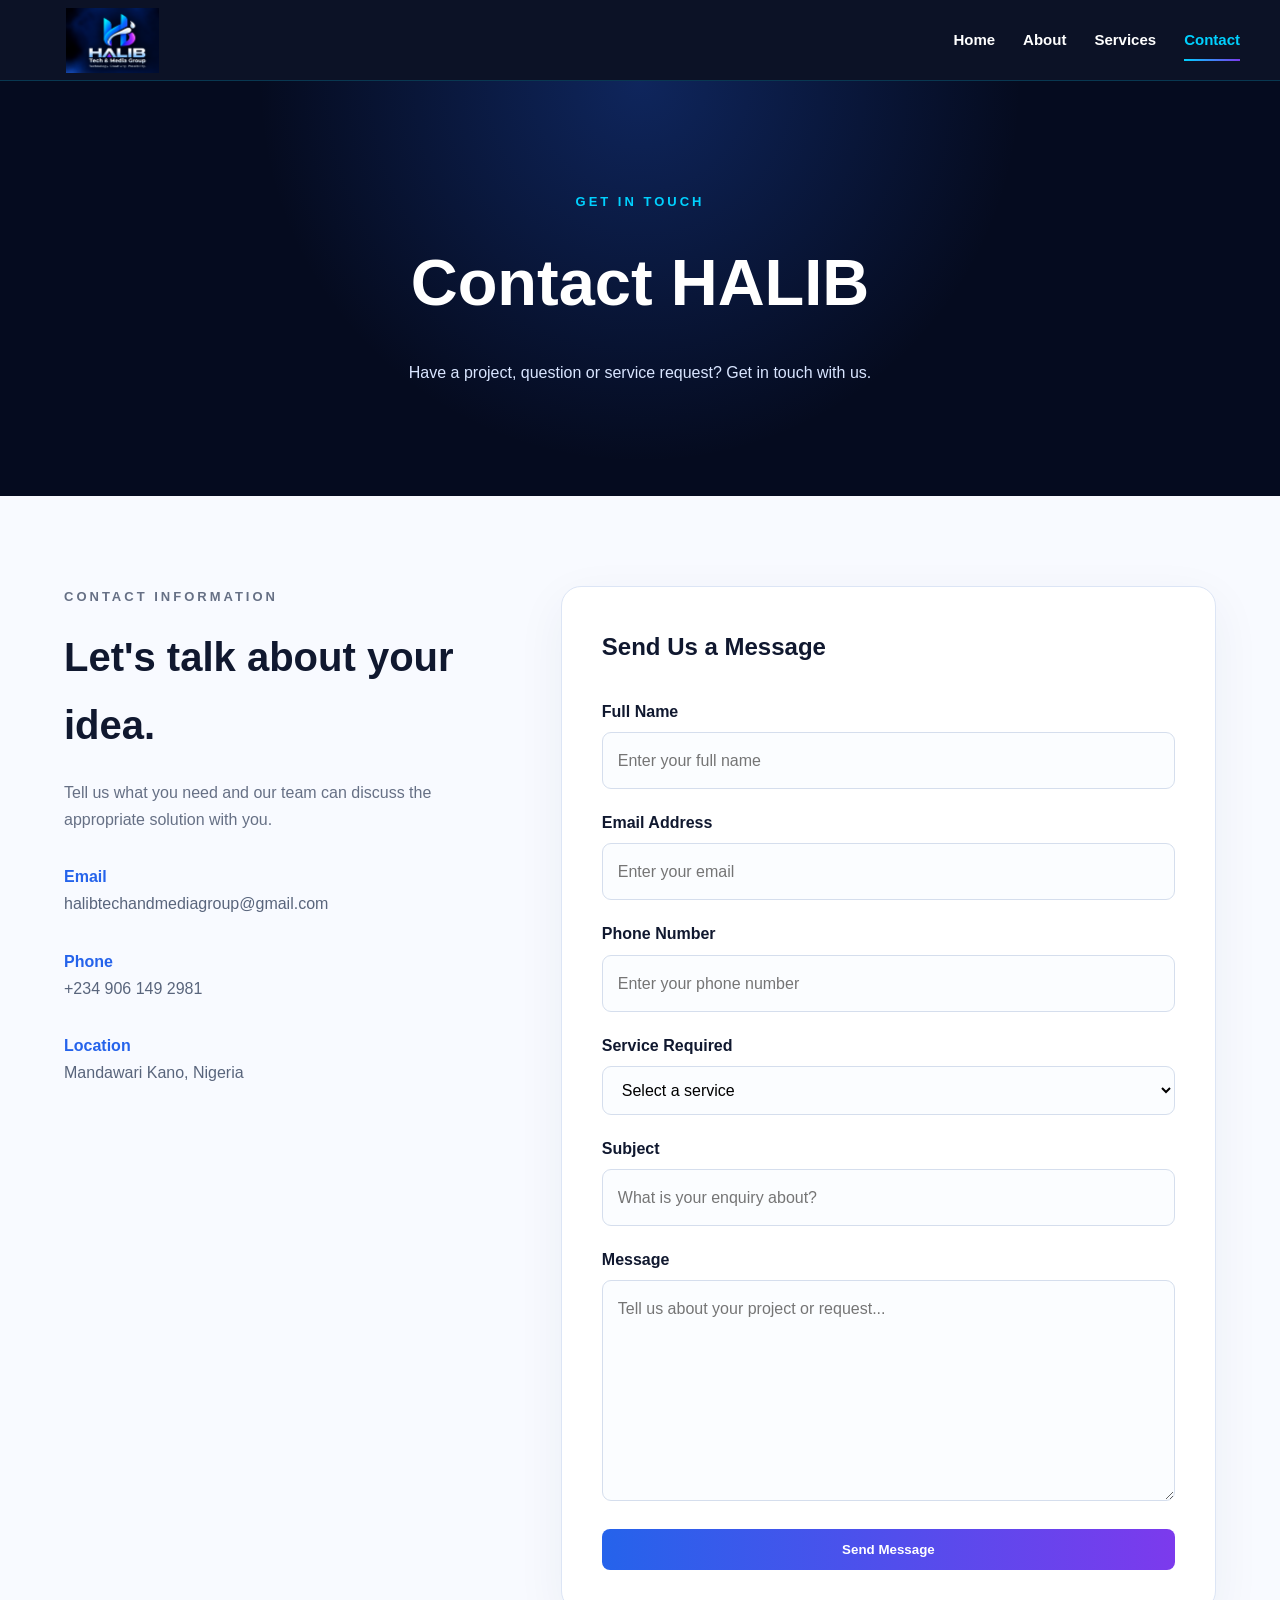
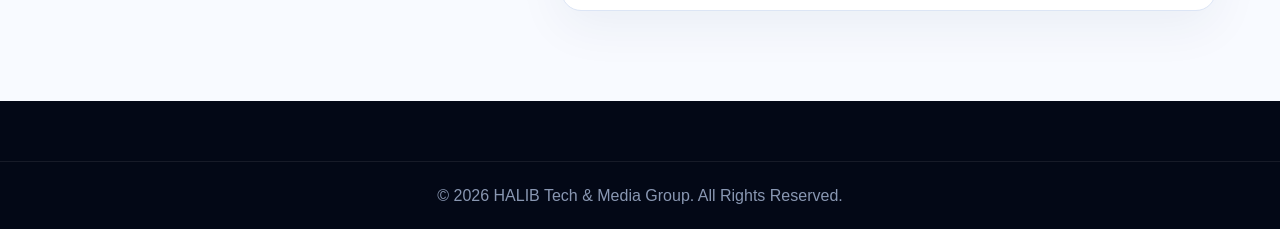
==== contact.html @ ca7f6c2f "Add files via upload" ====
<!DOCTYPE html>
<html lang="en">

<head>

    <meta charset="UTF-8">

    <meta
        name="viewport"
        content="width=device-width, initial-scale=1.0"
    >

    <title>Contact | HALIB Tech & Media Group</title>

    <link rel="stylesheet" href="style.css">

</head>

<body>


<header class="navbar">

    <div class="nav-container">

        <a href="index.html" class="logo">
            <img src="Halibtechandmediagrouplogo.png" alt="HALIB Logo">
        </a>

        <nav class="nav-links">

            <a href="index.html">Home</a>

            <a href="about.html">About</a>

            <a href="services.html">Services</a>

            <a href="contact.html" class="active">Contact</a>

        </nav>

    </div>

</header>


<main>


<section class="page-hero">

    <p class="section-label">GET IN TOUCH</p>

    <h1>Contact HALIB</h1>

    <p>
        Have a project, question or service request?
        Get in touch with us.
    </p>

</section>


<section class="section contact-section">


    <div class="contact-information">

        <p class="section-label">CONTACT INFORMATION</p>

        <h2>Let's talk about your idea.</h2>

        <p>
            Tell us what you need and our team can discuss
            the appropriate solution with you.
        </p>


        <div class="contact-item">

            <strong>Email</strong>

            <p>halibtechandmediagroup@gmail.com</p>

        </div>


        <div class="contact-item">

            <strong>Phone</strong>

            <p>+234 906 149 2981</p>

        </div>


        <div class="contact-item">

            <strong>Location</strong>

            <p>Mandawari Kano, Nigeria</p>

        </div>

    </div>


    <div class="form-container">

        <h2>Send Us a Message</h2>


        <form action="contact.php" method="POST">


            <div class="form-group">

                <label for="name">
                    Full Name
                </label>

                <input
                    type="text"
                    id="name"
                    name="name"
                    placeholder="Enter your full name"
                    required
                >

            </div>


            <div class="form-group">

                <label for="email">
                    Email Address
                </label>

                <input
                    type="email"
                    id="email"
                    name="email"
                    placeholder="Enter your email"
                    required
                >

            </div>


            <div class="form-group">

                <label for="phone">
                    Phone Number
                </label>

                <input
                    type="tel"
                    id="phone"
                    name="phone"
                    placeholder="Enter your phone number"
                >

            </div>


            <div class="form-group">

                <label for="service">
                    Service Required
                </label>

                <select id="service" name="service" required>

                    <option value="">
                        Select a service
                    </option>

                    <option>Website Development</option>

                    <option>Software Development</option>

                    <option>App Development</option>

                    <option>UI/UX Design</option>

                    <option>Graphic Design</option>

                    <option>Video Editing</option>

                    <option>AI Content Creation</option>

                    <option>Advertising & Marketing</option>

                    <option>Business Services</option>

                    <option>HALIB Academy</option>

                    <option>Other</option>

                </select>

            </div>


            <div class="form-group">

                <label for="subject">
                    Subject
                </label>

                <input
                    type="text"
                    id="subject"
                    name="subject"
                    placeholder="What is your enquiry about?"
                >

            </div>


            <div class="form-group">

                <label for="message">
                    Message
                </label>

                <textarea
                    id="message"
                    name="message"
                    rows="7"
                    placeholder="Tell us about your project or request..."
                    required
                ></textarea>

            </div>


            <button
                type="submit"
                class="btn primary-btn submit-btn"
            >
                Send Message
            </button>


        </form>

    </div>

</section>


</main>


<footer class="footer">

    <div class="copyright">

        <p>
            © 2026 HALIB Tech & Media Group.
            All Rights Reserved.
        </p>

    </div>

</footer>


<script src="script.js"></script>

</body>
</html>
---- style.css ----
/* =========================================
   HALIB TECH & MEDIA GROUP
   MAIN STYLESHEET
========================================= */


/* ---------- RESET ---------- */

* {
    margin: 0;
    padding: 0;
    box-sizing: border-box;
}


html {
    scroll-behavior: smooth;
}


body {
    font-family: Arial, Helvetica, sans-serif;

    background: #f8faff;

    color: #10182f;

    line-height: 1.7;

    overflow-x: hidden;
}


img {
    max-width: 100%;
}


a {
    text-decoration: none;
    color: inherit;
}


/* ---------- BRAND COLORS ---------- */

:root {

    --cyan: #00d1ff;

    --blue: #2563eb;

    --purple: #7c3aed;

    --pink: #d946ef;

    --white: #f8faff;

    --dark: #050b1f;

    --dark-blue: #08143a;

    --text: #172033;

    --light: #eef4ff;

    --border: #dce5f5;

}


/* ---------- NAVBAR ---------- */

.navbar {

    width: 100%;

    background: rgba(5, 11, 31, 0.97);

    border-bottom: 1px solid rgba(0, 209, 255, 0.2);

    position: sticky;

    top: 0;

    z-index: 1000;

}


.nav-container {

    width: min(1200px, 94%);

    margin: auto;

    min-height: 80px;

    display: flex;

    align-items: center;

    justify-content: space-between;

    gap: 25px;

}


.logo {

    flex-shrink: 0;

    display: flex;

    align-items: center;

}


.logo img {

    width: 145px;

    height: 65px;

    object-fit: contain;

}


.nav-links {

    display: flex;

    flex-wrap: nowrap;

    white-space: nowrap;

    align-items: center;

    gap: 28px;

    overflow-x: auto;

    scrollbar-width: none;

}


.nav-links::-webkit-scrollbar {
    display: none;
}


.nav-links a {

    color: white;

    font-size: 15px;

    font-weight: 600;

    position: relative;

    padding: 8px 0;

    flex-shrink: 0;

    transition: 0.3s ease;

}


.nav-links a:hover,
.nav-links a.active {

    color: var(--cyan);

}


.nav-links a::after {

    content: "";

    position: absolute;

    left: 0;

    bottom: 0;

    width: 0;

    height: 2px;

    background: linear-gradient(
        90deg,
        var(--cyan),
        var(--purple)
    );

    transition: 0.3s ease;

}


.nav-links a:hover::after,
.nav-links a.active::after {

    width: 100%;

}


/* ---------- HERO ---------- */

.hero {

    min-height: 680px;

    background:
        radial-gradient(
            circle at 80% 30%,
            rgba(37, 99, 235, 0.3),
            transparent 35%
        ),
        radial-gradient(
            circle at 60% 80%,
            rgba(124, 58, 237, 0.25),
            transparent 35%
        ),
        var(--dark);

    color: white;

    display: grid;

    grid-template-columns: 1.1fr 0.9fr;

    align-items: center;

    gap: 50px;

    padding: 80px max(5%, calc((100% - 1200px) / 2));

}


.hero-content {
    max-width: 700px;
}


.small-title,
.section-label {

    color: var(--cyan);

    font-size: 13px;

    font-weight: 800;

    letter-spacing: 3px;

    margin-bottom: 15px;

}


.hero h1 {

    font-size: clamp(45px, 6vw, 76px);

    line-height: 1.05;

    margin-bottom: 25px;

}


.hero h1 span {

    background: linear-gradient(
        90deg,
        var(--cyan),
        var(--blue),
        var(--purple),
        var(--pink)
    );

    -webkit-background-clip: text;

    background-clip: text;

    color: transparent;

}


.hero-text {

    max-width: 650px;

    font-size: 18px;

    color: #d7e3ff;

    margin-bottom: 35px;

}


/* ---------- BUTTONS ---------- */

.hero-buttons {

    display: flex;

    flex-wrap: wrap;

    gap: 15px;

}


.btn {

    display: inline-flex;

    justify-content: center;

    align-items: center;

    padding: 13px 25px;

    border-radius: 8px;

    font-weight: 700;

    border: none;

    cursor: pointer;

    transition: 0.3s ease;

}


.primary-btn {

    color: white;

    background: linear-gradient(
        90deg,
        var(--blue),
        var(--purple)
    );

}


.primary-btn:hover {

    transform: translateY(-3px);

    box-shadow:
        0 12px 30px rgba(37, 99, 235, 0.3);

}


.secondary-btn {

    color: white;

    border: 1px solid var(--cyan);

    background: transparent;

}


.secondary-btn:hover {

    background: var(--cyan);

    color: var(--dark);

}


.light-btn {

    background: white;

    color: var(--dark);

}


.text-link {

    color: var(--blue);

    font-weight: 700;

}


/* ---------- HERO VISUAL ---------- */

.hero-visual {

    min-height: 420px;

    position: relative;

    display: grid;

    place-items: center;

}


.visual-circle {

    position: absolute;

    border-radius: 50%;

    filter: blur(2px);

}


.circle-one {

    width: 300px;

    height: 300px;

    background: rgba(0, 209, 255, 0.12);

}


.circle-two {

    width: 220px;

    height: 220px;

    background: rgba(217, 70, 239, 0.15);

}


.hero-card {

    position: relative;

    width: 310px;

    min-height: 310px;

    border-radius: 30px;

    background:
        linear-gradient(
            145deg,
            rgba(255,255,255,0.1),
            rgba(255,255,255,0.03)
        );

    border: 1px solid rgba(255,255,255,0.15);

    backdrop-filter: blur(15px);

    display: flex;

    flex-direction: column;

    align-items: center;

    justify-content: center;

    text-align: center;

    box-shadow:
        0 30px 80px rgba(0,0,0,0.3);

}


.hero-logo-symbol {

    font-size: 90px;

    font-weight: 900;

    background: linear-gradient(
        135deg,
        var(--cyan),
        var(--blue),
        var(--purple)
    );

    -webkit-background-clip: text;

    background-clip: text;

    color: transparent;

}


.hero-card h2 {

    font-size: 40px;

}


.hero-card p {

    color: #d9e5ff;

}


.hero-card span {

    margin-top: 20px;

    font-size: 10px;

    letter-spacing: 3px;

    color: var(--cyan);

}


/* ---------- GENERAL SECTIONS ---------- */

.section {

    width: min(1200px, 90%);

    margin: auto;

    padding: 90px 0;

}


.section-heading {

    max-width: 700px;

    margin-bottom: 45px;

}


.section-heading.center {

    text-align: center;

    margin-left: auto;

    margin-right: auto;

}


.section-heading h2 {

    font-size: clamp(32px, 4vw, 50px);

    line-height: 1.15;

    margin-bottom: 15px;

}


.section-heading > p:last-child {

    color: #59657c;

}


/* ---------- TWO COLUMNS ---------- */

.two-column {

    display: grid;

    grid-template-columns: 1fr 1fr;

    gap: 50px;

    align-items: center;

}


.two-column p,
.about-text p {

    color: #566178;

    margin-bottom: 20px;

}


.info-box {

    padding: 40px;

    border-radius: 20px;

    background:
        linear-gradient(
            135deg,
            #eef6ff,
            #f6efff
        );

    border: 1px solid var(--border);

}


.info-box h3 {

    font-size: 28px;

    margin-bottom: 15px;

}


/* ---------- CARDS ---------- */

.cards {

    display: grid;

    gap: 20px;

}


.five-cards {

    grid-template-columns: repeat(5, 1fr);

}


.service-card,
.value-card {

    padding: 30px;

    background: white;

    border: 1px solid var(--border);

    border-radius: 18px;

    transition: 0.3s ease;

}


.service-card:hover,
.value-card:hover {

    transform: translateY(-7px);

    border-color: var(--cyan);

    box-shadow:
        0 15px 40px rgba(24, 48, 90, 0.08);

}


.icon {

    font-size: 32px;

    margin-bottom: 15px;

}


.service-card h3,
.value-card h3 {

    margin-bottom: 10px;

}


.service-card p,
.value-card p {

    color: #68748a;

    font-size: 14px;

}


.center-button {

    text-align: center;

    margin-top: 40px;

}


/* ---------- VALUES ---------- */

.why-section {

    max-width: none;

    width: 100%;

    background: #eef4ff;

    padding-left: max(5%, calc((100% - 1200px) / 2));

    padding-right: max(5%, calc((100% - 1200px) / 2));

}


.values-grid {

    display: grid;

    grid-template-columns: repeat(3, 1fr);

    gap: 20px;

}


/* ---------- ACADEMY ---------- */

.academy-section {

    padding: 100px 5%;

    background:
        linear-gradient(
            135deg,
            #07184a,
            #171047,
            #310b42
        );

    color: white;

}


.academy-content {

    max-width: 800px;

    margin: auto;

    text-align: center;

}


.academy-content h2 {

    font-size: clamp(35px, 5vw, 58px);

    margin-bottom: 20px;

}


.academy-content p {

    color: #dce7ff;

    margin-bottom: 30px;

}


/* ---------- CTA ---------- */

.cta {

    padding: 100px 5%;

    text-align: center;

    background: white;

}


.cta h2 {

    font-size: clamp(32px, 4vw, 50px);

    margin-bottom: 15px;

}


.cta p {

    color: #667085;

    margin-bottom: 30px;

}


/* ---------- PAGE HERO ---------- */

.page-hero {

    padding: 110px 5%;

    text-align: center;

    color: white;

    background:
        radial-gradient(
            circle at 50% 0%,
            rgba(37, 99, 235, 0.3),
            transparent 50%
        ),
        var(--dark);

}


.page-hero h1 {

    font-size: clamp(40px, 6vw, 65px);

    margin-bottom: 20px;

}


.page-hero > p:last-child {

    max-width: 700px;

    margin: auto;

    color: #d9e5ff;

}


/* ---------- DARK SECTION ---------- */

.dark-section {

    max-width: none;

    width: 100%;

    padding-left: max(5%, calc((100% - 1200px) / 2));

    padding-right: max(5%, calc((100% - 1200px) / 2));

    color: white;

    background: var(--dark);

}


.dark-section p {

    max-width: 850px;

    color: #d4def2;

    margin-bottom: 20px;

}


/* ---------- VISION / MISSION ---------- */

.vision-mission {

    display: grid;

    grid-template-columns: 1fr 1fr;

    gap: 25px;

}


/* ---------- SERVICES ---------- */

.service-category {

    width: min(1100px, 90%);

    margin: 70px auto;

    padding: 45px;

    background: white;

    border: 1px solid var(--border);

    border-radius: 25px;

    box-shadow: 0 15px 50px rgba(20, 45, 90, 0.05);

}


.category-header {

    display: grid;

    grid-template-columns: 80px 1fr;

    gap: 25px;

    align-items: start;

    margin-bottom: 40px;

}


.category-icon {

    width: 70px;

    height: 70px;

    display: grid;

    place-items: center;

    border-radius: 18px;

    font-size: 32px;

    background: #edf5ff;

}


.category-header h2 {

    font-size: 36px;

    margin-bottom: 10px;

}


.category-header p:last-child {

    color: #647087;

}


.service-list {

    display: grid;

    grid-template-columns: repeat(2, 1fr);

    gap: 15px;

}


.service-list > div {

    padding: 22px;

    border: 1px solid var(--border);

    border-radius: 12px;

    background: #fafcff;

}


.service-list h3 {

    margin-bottom: 5px;

}


.service-list p {

    color: #68748a;

    font-size: 14px;

}


.category-contact {

    margin-top: 35px;

    padding-top: 30px;

    border-top: 1px solid var(--border);

    display: flex;

    justify-content: space-between;

    align-items: center;

    gap: 20px;

}


.category-contact p {

    font-weight: 700;

}


/* ---------- CONTACT ---------- */

.contact-section {

    display: grid;

    grid-template-columns: 0.8fr 1.2fr;

    gap: 60px;

    align-items: start;

}


.contact-information h2 {

    font-size: 40px;

    margin-bottom: 20px;

}


.contact-information > p {

    color: #667085;

}


.contact-item {

    margin-top: 30px;

}


.contact-item strong {

    color: var(--blue);

}


.contact-item p {

    color: #59657c;

}


.form-container {

    padding: 40px;

    background: white;

    border-radius: 20px;

    border: 1px solid var(--border);

    box-shadow: 0 15px 50px rgba(20, 45, 90, 0.06);

}


.form-container h2 {

    margin-bottom: 30px;

}


.form-group {

    margin-bottom: 20px;

}


.form-group label {

    display: block;

    font-weight: 700;

    margin-bottom: 7px;

}


.form-group input,
.form-group select,
.form-group textarea {

    width: 100%;

    padding: 14px 15px;

    border: 1px solid #d5deed;

    border-radius: 9px;

    font: inherit;

    outline: none;

    background: #fbfdff;

}


.form-group input:focus,
.form-group select:focus,
.form-group textarea:focus {

    border-color: var(--blue);

    box-shadow: 0 0 0 3px rgba(37, 99, 235, 0.08);

}


.form-group textarea {

    resize: vertical;

}


.submit-btn {

    width: 100%;

}


/* ---------- FOOTER ---------- */

.footer {

    background: #030816;

    color: white;

    padding-top: 60px;

}


.footer-container {

    width: min(1200px, 90%);

    margin: auto;

    display: grid;

    grid-template-columns: 1.5fr 1fr 1fr;

    gap: 50px;

    padding-bottom: 50px;

}


.footer-logo {

    width: 150px;

    margin-bottom: 15px;

}


.footer-container p {

    color: #aebbd3;

}


.footer-container h3 {

    margin-bottom: 15px;

}


.footer-container a {

    display: block;

    color: #aebbd3;

    margin-bottom: 8px;

}


.footer-container a:hover {

    color: var(--cyan);

}


.copyright {

    padding: 20px;

    text-align: center;

    border-top: 1px solid rgba(255,255,255,0.08);

    color: #8997b2;

}


/* ---------- RESPONSIVE ---------- */

@media (max-width: 1000px) {

    .five-cards {

        grid-template-columns: repeat(2, 1fr);

    }

    .hero {

        grid-template-columns: 1fr;

        text-align: center;

    }

    .hero-text {

        margin-left: auto;

        margin-right: auto;

    }

    .hero-buttons {

        justify-content: center;

    }

    .hero-visual {

        min-height: 350px;

    }

    .two-column,
    .contact-section {

        grid-template-columns: 1fr;

    }

}


@media (max-width: 700px) {

    .nav-container {

        width: 100%;

        padding: 0 12px;

        gap: 12px;

    }


    .logo img {

        width: 105px;

        height: 55px;

    }


    .nav-links {

        gap: 18px;

        flex: 1;

    }


    .nav-links a {

        font-size: 13px;

    }


    .hero {

        padding-top: 60px;

        padding-bottom: 60px;

    }


    .hero h1 {

        font-size: 45px;

    }


    .five-cards,
    .values-grid,
    .service-list,
    .vision-mission {

        grid-template-columns: 1fr;

    }


    .service-category {

        padding: 25px;

    }


    .category-header {

        grid-template-columns: 1fr;

    }


    .category-contact {

        flex-direction: column;

        align-items: flex-start;

    }


    .footer-container {

        grid-template-columns: 1fr;

        gap: 30px;

    }


    .form-container {

        padding: 25px;

    }

}


@media (max-width: 480px) {

    .hero h1 {

        font-size: 38px;

    }


    .hero-buttons {

        flex-direction: column;

    }


    .hero-buttons .btn {

        width: 100%;

    }


    .nav-container {

        min-height: 70px;

    }

}
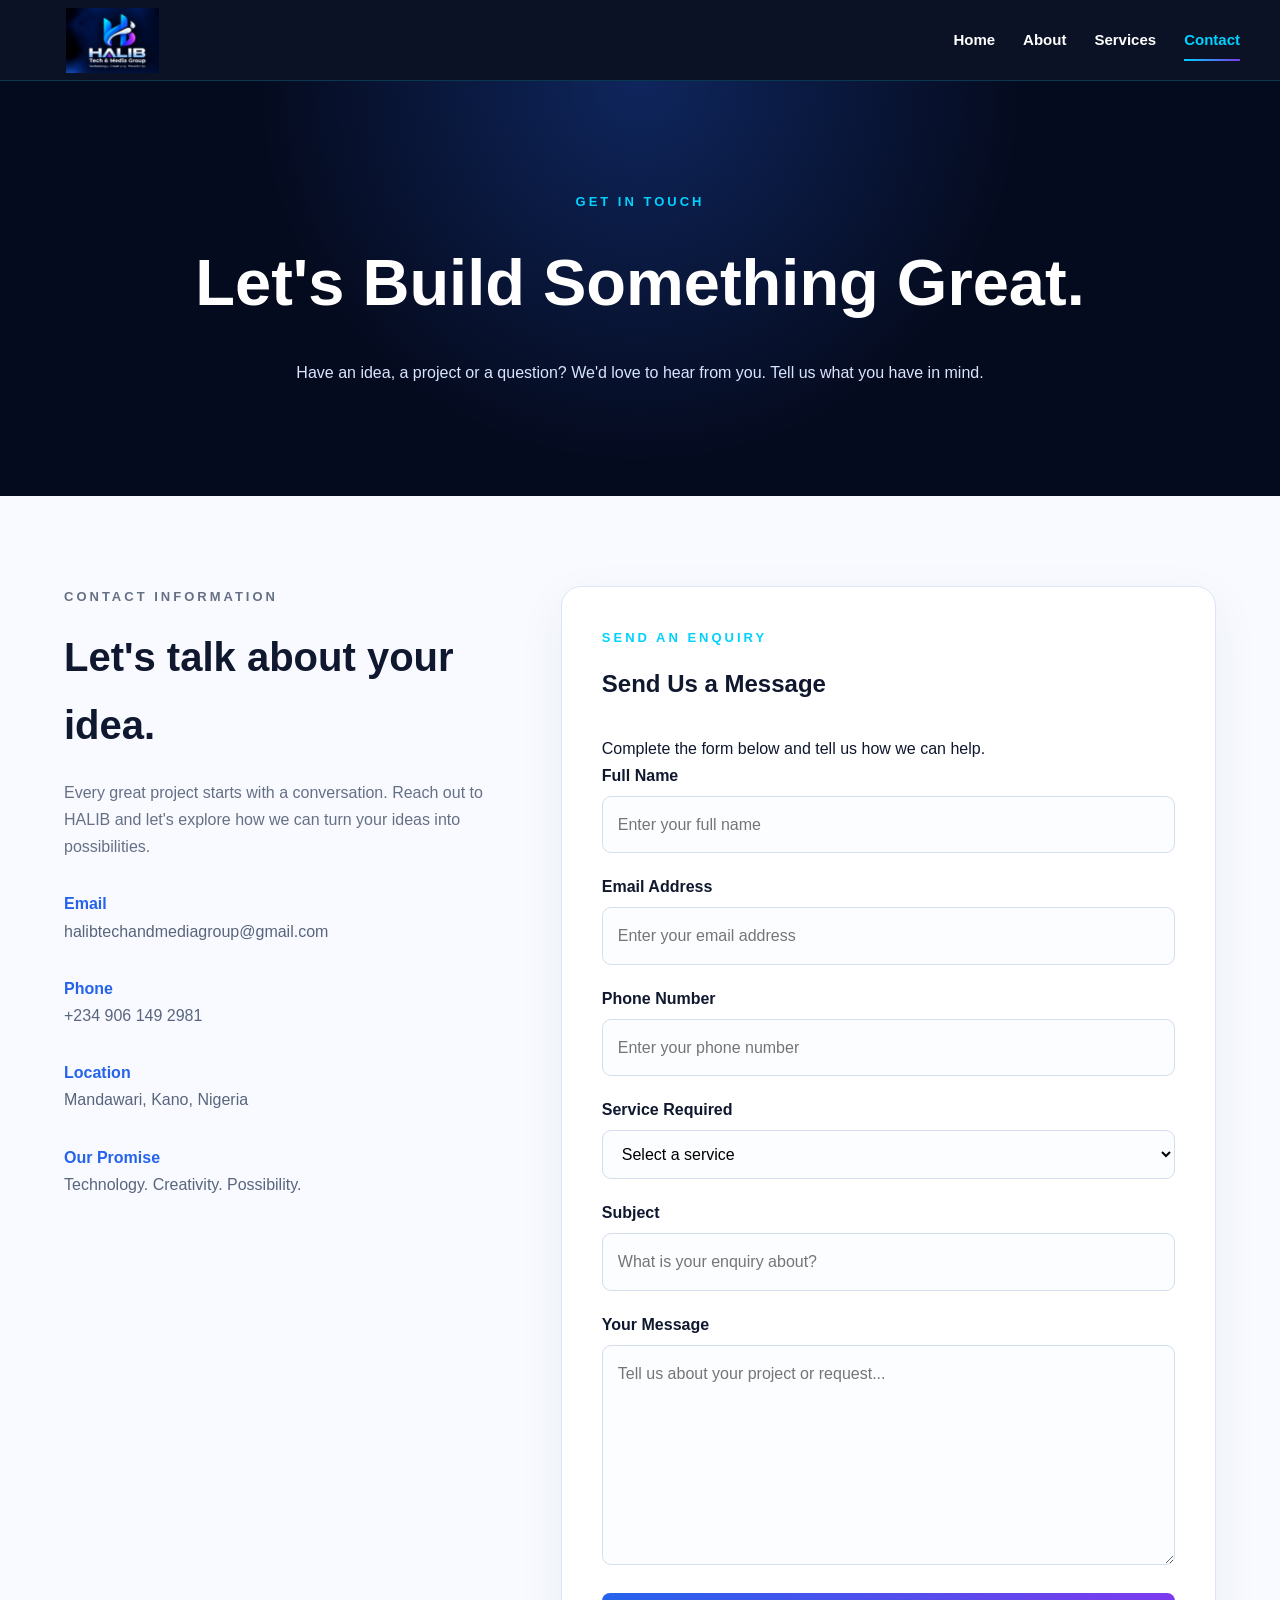
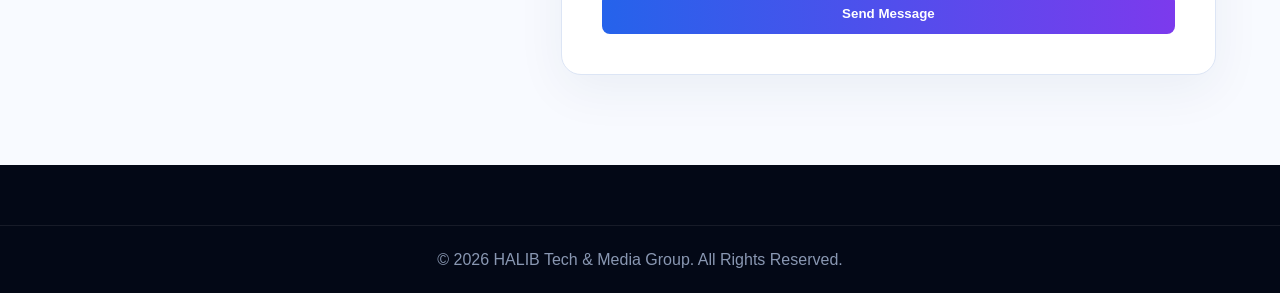
==== commit accf582a: "Update contact.html" ====
--- a/contact.html
+++ b/contact.html
@@ -1,273 +1,218 @@
-<!DOCTYPE html>
+  <!DOCTYPE html>
 <html lang="en">
 
 <head>
-
     <meta charset="UTF-8">
-
-    <meta
-        name="viewport"
-        content="width=device-width, initial-scale=1.0"
-    >
+    <meta name="viewport" content="width=device-width, initial-scale=1.0">
 
     <title>Contact | HALIB Tech & Media Group</title>
 
     <link rel="stylesheet" href="style.css">
-
 </head>
 
 <body>
 
-
-<header class="navbar">
-
-    <div class="nav-container">
-
-        <a href="index.html" class="logo">
-            <img src="Halibtechandmediagrouplogo.png" alt="HALIB Logo">
-        </a>
-
-        <nav class="nav-links">
-
-            <a href="index.html">Home</a>
-
-            <a href="about.html">About</a>
-
-            <a href="services.html">Services</a>
-
-            <a href="contact.html" class="active">Contact</a>
-
-        </nav>
-
-    </div>
-
-</header>
-
-
-<main>
-
-
-<section class="page-hero">
-
-    <p class="section-label">GET IN TOUCH</p>
-
-    <h1>Contact HALIB</h1>
-
-    <p>
-        Have a project, question or service request?
-        Get in touch with us.
-    </p>
-
-</section>
-
-
-<section class="section contact-section">
-
-
-    <div class="contact-information">
-
-        <p class="section-label">CONTACT INFORMATION</p>
-
-        <h2>Let's talk about your idea.</h2>
-
-        <p>
-            Tell us what you need and our team can discuss
-            the appropriate solution with you.
-        </p>
-
-
-        <div class="contact-item">
-
-            <strong>Email</strong>
-
-            <p>halibtechandmediagroup@gmail.com</p>
+    <!-- Navigation -->
+    <header class="navbar">
+        <div class="nav-container">
+
+            <a href="index.html" class="logo">
+                <img src="Halibtechandmediagrouplogo.png" alt="HALIB Logo">
+            </a>
+
+            <nav class="nav-links">
+                <a href="index.html">Home</a>
+                <a href="about.html">About</a>
+                <a href="services.html">Services</a>
+                <a href="contact.html" class="active">Contact</a>
+            </nav>
 
         </div>
-
-
-        <div class="contact-item">
-
-            <strong>Phone</strong>
-
-            <p>+234 906 149 2981</p>
-
+    </header>
+
+    <main>
+
+        <!-- Page Hero -->
+        <section class="page-hero">
+
+            <p class="section-label">GET IN TOUCH</p>
+
+            <h1>Let's Build Something Great.</h1>
+
+            <p>
+                Have an idea, a project or a question?
+                We'd love to hear from you.
+                Tell us what you have in mind.
+            </p>
+
+        </section>
+
+        <!-- Contact Section -->
+        <section class="section contact-section">
+
+            <!-- Contact Information -->
+            <div class="contact-information">
+
+                <p class="section-label">CONTACT INFORMATION</p>
+
+                <h2>Let's talk about your idea.</h2>
+
+                <p>
+                    Every great project starts with a conversation.
+                    Reach out to HALIB and let's explore how we can
+                    turn your ideas into possibilities.
+                </p>
+
+                <div class="contact-item">
+                    <strong>Email</strong>
+                    <p>halibtechandmediagroup@gmail.com</p>
+                </div>
+
+                <div class="contact-item">
+                    <strong>Phone</strong>
+                    <p>+234 906 149 2981</p>
+                </div>
+
+                <div class="contact-item">
+                    <strong>Location</strong>
+                    <p>Mandawari, Kano, Nigeria</p>
+                </div>
+
+                <div class="contact-item">
+                    <strong>Our Promise</strong>
+                    <p>
+                        Technology. Creativity. Possibility.
+                    </p>
+                </div>
+
+            </div>
+
+            <!-- Contact Form -->
+            <div class="form-container">
+
+                <p class="section-label">SEND AN ENQUIRY</p>
+
+                <h2>Send Us a Message</h2>
+
+                <p>
+                    Complete the form below and tell us how we can help.
+                </p>
+
+                <form id="contactForm">
+
+                    <div class="form-group">
+                        <label for="name">Full Name</label>
+
+                        <input
+                            type="text"
+                            id="name"
+                            name="name"
+                            placeholder="Enter your full name"
+                            autocomplete="name"
+                            required
+                        >
+                    </div>
+
+                    <div class="form-group">
+                        <label for="email">Email Address</label>
+
+                        <input
+                            type="email"
+                            id="email"
+                            name="email"
+                            placeholder="Enter your email address"
+                            autocomplete="email"
+                            required
+                        >
+                    </div>
+
+                    <div class="form-group">
+                        <label for="phone">Phone Number</label>
+
+                        <input
+                            type="tel"
+                            id="phone"
+                            name="phone"
+                            placeholder="Enter your phone number"
+                            autocomplete="tel"
+                        >
+                    </div>
+
+                    <div class="form-group">
+                        <label for="service">Service Required</label>
+
+                        <select id="service" name="service" required>
+
+                            <option value="">Select a service</option>
+
+                            <option value="Website Development">Website Development</option>
+                            <option value="Software Development">Software Development</option>
+                            <option value="App Development">App Development</option>
+                            <option value="UI/UX Design">UI/UX Design</option>
+                            <option value="Graphic Design">Graphic Design</option>
+                            <option value="Video Editing">Video Editing</option>
+                            <option value="AI Content Creation">AI Content Creation</option>
+                            <option value="Advertising & Marketing">Advertising & Marketing</option>
+                            <option value="Business Services">Business Services</option>
+                            <option value="HALIB Academy">HALIB Academy</option>
+                            <option value="Other">Other</option>
+
+                        </select>
+                    </div>
+
+                    <div class="form-group">
+                        <label for="subject">Subject</label>
+
+                        <input
+                            type="text"
+                            id="subject"
+                            name="subject"
+                            placeholder="What is your enquiry about?"
+                        >
+                    </div>
+
+                    <div class="form-group">
+                        <label for="message">Your Message</label>
+
+                        <textarea
+                            id="message"
+                            name="message"
+                            rows="7"
+                            placeholder="Tell us about your project or request..."
+                            required
+                        ></textarea>
+                    </div>
+
+                    <p id="formStatus" role="status" aria-live="polite"></p>
+
+                    <button
+                        type="submit"
+                        class="btn primary-btn submit-btn"
+                    >
+                        Send Message
+                    </button>
+
+                </form>
+
+            </div>
+
+        </section>
+
+    </main>
+
+    <!-- Footer -->
+    <footer class="footer">
+
+        <div class="copyright">
+            <p>
+                © 2026 HALIB Tech & Media Group.
+                All Rights Reserved.
+            </p>
         </div>
 
-
-        <div class="contact-item">
-
-            <strong>Location</strong>
-
-            <p>Mandawari Kano, Nigeria</p>
-
-        </div>
-
-    </div>
-
-
-    <div class="form-container">
-
-        <h2>Send Us a Message</h2>
-
-
-        <form action="contact.php" method="POST">
-
-
-            <div class="form-group">
-
-                <label for="name">
-                    Full Name
-                </label>
-
-                <input
-                    type="text"
-                    id="name"
-                    name="name"
-                    placeholder="Enter your full name"
-                    required
-                >
-
-            </div>
-
-
-            <div class="form-group">
-
-                <label for="email">
-                    Email Address
-                </label>
-
-                <input
-                    type="email"
-                    id="email"
-                    name="email"
-                    placeholder="Enter your email"
-                    required
-                >
-
-            </div>
-
-
-            <div class="form-group">
-
-                <label for="phone">
-                    Phone Number
-                </label>
-
-                <input
-                    type="tel"
-                    id="phone"
-                    name="phone"
-                    placeholder="Enter your phone number"
-                >
-
-            </div>
-
-
-            <div class="form-group">
-
-                <label for="service">
-                    Service Required
-                </label>
-
-                <select id="service" name="service" required>
-
-                    <option value="">
-                        Select a service
-                    </option>
-
-                    <option>Website Development</option>
-
-                    <option>Software Development</option>
-
-                    <option>App Development</option>
-
-                    <option>UI/UX Design</option>
-
-                    <option>Graphic Design</option>
-
-                    <option>Video Editing</option>
-
-                    <option>AI Content Creation</option>
-
-                    <option>Advertising & Marketing</option>
-
-                    <option>Business Services</option>
-
-                    <option>HALIB Academy</option>
-
-                    <option>Other</option>
-
-                </select>
-
-            </div>
-
-
-            <div class="form-group">
-
-                <label for="subject">
-                    Subject
-                </label>
-
-                <input
-                    type="text"
-                    id="subject"
-                    name="subject"
-                    placeholder="What is your enquiry about?"
-                >
-
-            </div>
-
-
-            <div class="form-group">
-
-                <label for="message">
-                    Message
-                </label>
-
-                <textarea
-                    id="message"
-                    name="message"
-                    rows="7"
-                    placeholder="Tell us about your project or request..."
-                    required
-                ></textarea>
-
-            </div>
-
-
-            <button
-                type="submit"
-                class="btn primary-btn submit-btn"
-            >
-                Send Message
-            </button>
-
-
-        </form>
-
-    </div>
-
-</section>
-
-
-</main>
-
-
-<footer class="footer">
-
-    <div class="copyright">
-
-        <p>
-            © 2026 HALIB Tech & Media Group.
-            All Rights Reserved.
-        </p>
-
-    </div>
-
-</footer>
-
-
-<script src="script.js"></script>
+    </footer>
+
+    <script src="script.js"></script>
 
 </body>
-</html>+</html>
